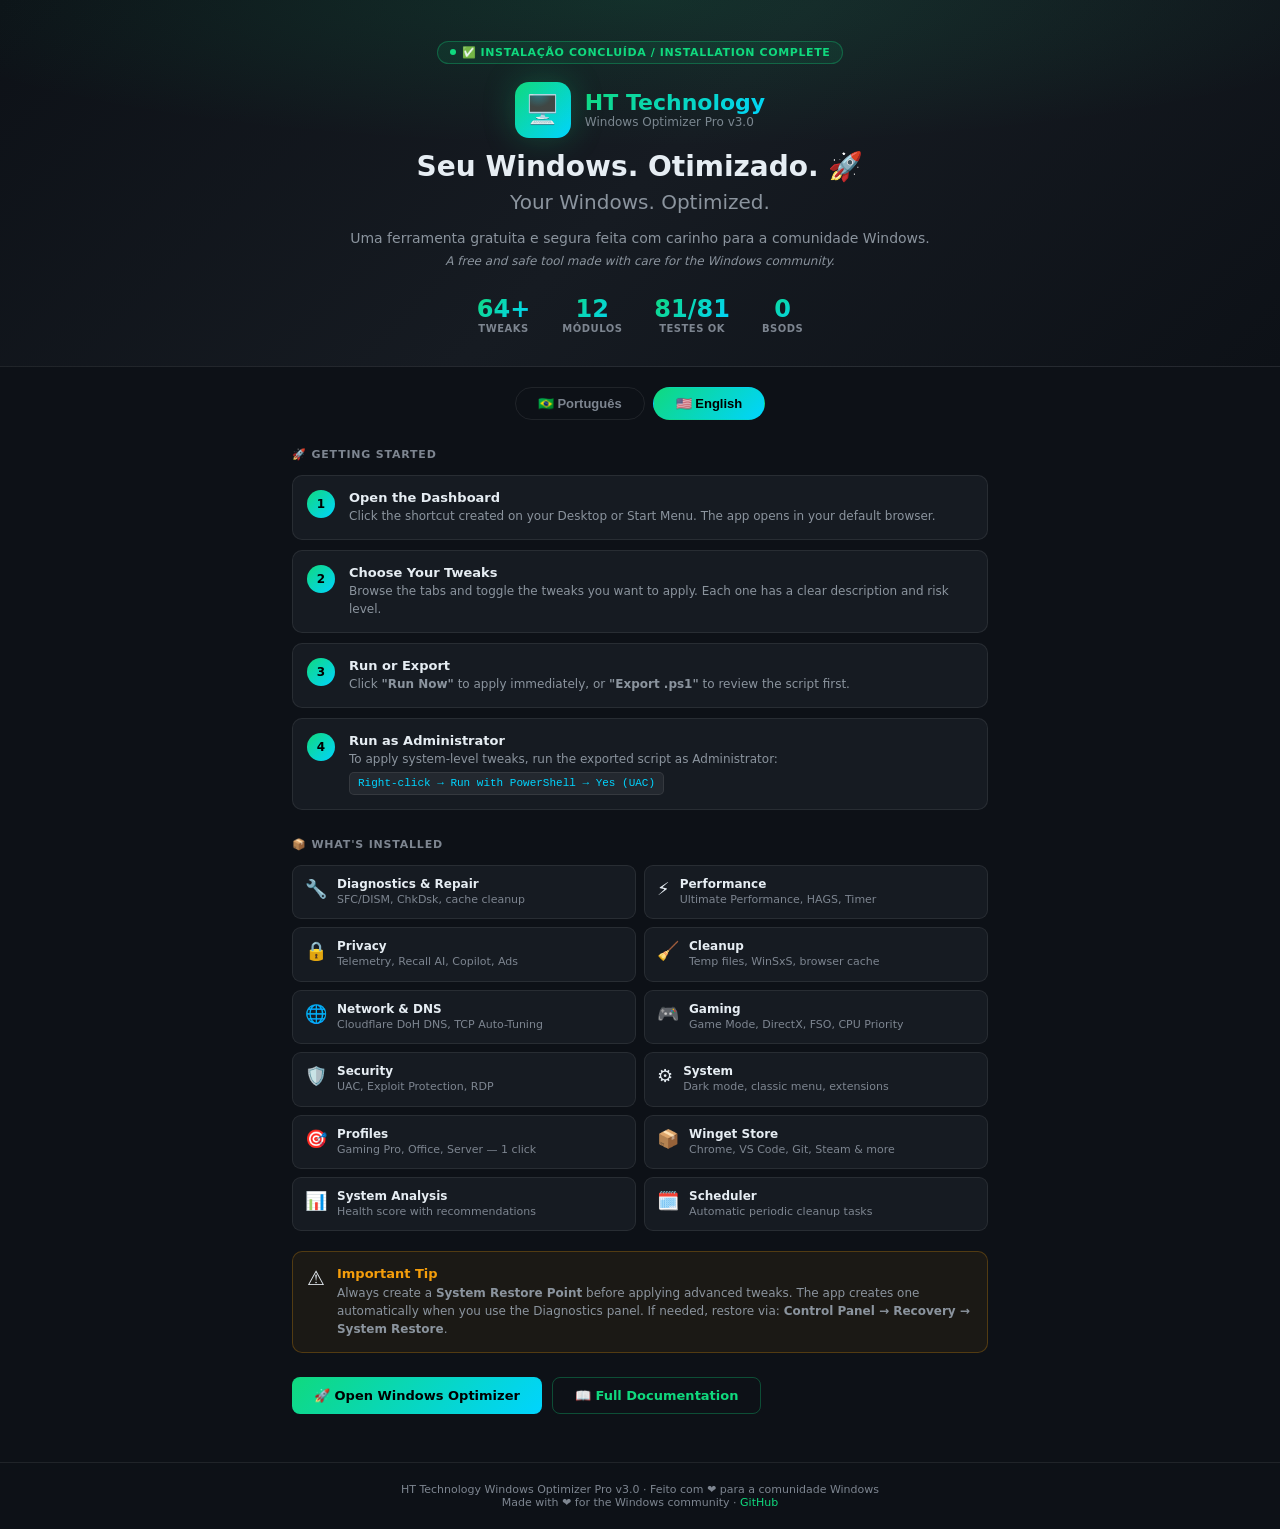
==== installer/Welcome.html @ a72d2e20 "feat: installer v3.0 - Inno Setup bilingue PT-BR+EN com Welcome.html - installer/HT-Optimizer-Setup." ====
<!DOCTYPE html>
<html lang="pt-BR">
<head>
  <meta charset="UTF-8" />
  <meta name="viewport" content="width=device-width, initial-scale=1.0" />
  <title>HT Technology — Windows Optimizer Pro v3.0 · Bem-vindo!</title>
  <style>
    * { box-sizing: border-box; margin: 0; padding: 0; }

    :root {
      --green:  #10d97e;
      --cyan:   #00d4ff;
      --purple: #7c3aed;
      --blue:   #3b82f6;
      --amber:  #f59e0b;
      --bg:     #0d1117;
      --card:   #161b22;
      --border: rgba(255,255,255,.08);
      --text:   #e6edf3;
      --muted:  #7d8590;
      --sub:    #8b949e;
    }

    body {
      font-family: -apple-system, 'Segoe UI', system-ui, sans-serif;
      background: var(--bg);
      color: var(--text);
      min-height: 100vh;
      overflow-x: hidden;
    }

    /* ── Hero ────────────────────────────────── */
    .hero {
      background: linear-gradient(135deg, #0d1117 0%, #161b22 50%, #0d1117 100%);
      border-bottom: 1px solid var(--border);
      padding: 40px 32px 32px;
      text-align: center;
      position: relative;
      overflow: hidden;
    }
    .hero::before {
      content: '';
      position: absolute;
      inset: 0;
      background: radial-gradient(ellipse 60% 40% at 50% 0%, rgba(16,217,126,.12), transparent);
      pointer-events: none;
    }
    .hero-badge {
      display: inline-flex;
      align-items: center;
      gap: 6px;
      padding: 4px 12px;
      border-radius: 999px;
      border: 1px solid rgba(16,217,126,.3);
      background: rgba(16,217,126,.08);
      color: var(--green);
      font-size: 11px;
      font-weight: 700;
      letter-spacing: .6px;
      text-transform: uppercase;
      margin-bottom: 18px;
    }
    .hero-badge::before {
      content: '';
      width: 6px; height: 6px;
      border-radius: 50%;
      background: var(--green);
      animation: pulse 2s infinite;
    }
    @keyframes pulse {
      0%,100% { opacity: 1; transform: scale(1); }
      50% { opacity: .5; transform: scale(.7); }
    }
    .hero-logo {
      display: flex;
      align-items: center;
      justify-content: center;
      gap: 14px;
      margin-bottom: 12px;
    }
    .logo-icon {
      width: 56px; height: 56px;
      border-radius: 14px;
      background: linear-gradient(135deg, var(--green), var(--cyan));
      display: flex;
      align-items: center;
      justify-content: center;
      font-size: 28px;
      box-shadow: 0 0 32px rgba(16,217,126,.25);
    }
    .logo-text { text-align: left; }
    .logo-brand {
      font-size: 22px;
      font-weight: 900;
      background: linear-gradient(135deg, var(--green), var(--cyan));
      -webkit-background-clip: text;
      -webkit-text-fill-color: transparent;
      background-clip: text;
    }
    .logo-sub {
      font-size: 12px;
      color: var(--muted);
      font-weight: 500;
    }
    .hero h1 {
      font-size: 28px;
      font-weight: 900;
      line-height: 1.2;
      margin-bottom: 10px;
    }
    .hero p.lead {
      font-size: 14px;
      color: var(--sub);
      max-width: 580px;
      margin: 0 auto 24px;
      line-height: 1.6;
    }
    .hero-stats {
      display: flex;
      justify-content: center;
      gap: 32px;
      margin-top: 4px;
    }
    .stat { text-align: center; }
    .stat-num {
      font-size: 24px;
      font-weight: 900;
      font-variant-numeric: tabular-nums;
      background: linear-gradient(135deg, var(--green), var(--cyan));
      -webkit-background-clip: text;
      -webkit-text-fill-color: transparent;
      background-clip: text;
    }
    .stat-label { font-size: 10px; color: var(--muted); font-weight: 600; text-transform: uppercase; letter-spacing: .5px; }

    /* ── Lang Tabs ───────────────────────────── */
    .lang-tabs {
      display: flex;
      justify-content: center;
      gap: 8px;
      padding: 20px 32px 0;
    }
    .lang-tab {
      padding: 8px 22px;
      border-radius: 999px;
      border: 1px solid var(--border);
      background: transparent;
      color: var(--muted);
      font-size: 13px;
      font-weight: 700;
      cursor: pointer;
      transition: all .2s;
    }
    .lang-tab.active {
      background: linear-gradient(135deg, var(--green), var(--cyan));
      border-color: transparent;
      color: #000;
    }

    /* ── Content ─────────────────────────────── */
    .content {
      max-width: 760px;
      margin: 0 auto;
      padding: 28px 32px 48px;
    }
    .lang-panel { display: none; }
    .lang-panel.active { display: block; }

    .section-title {
      font-size: 11px;
      font-weight: 700;
      text-transform: uppercase;
      letter-spacing: .8px;
      color: var(--muted);
      margin-bottom: 14px;
      margin-top: 28px;
    }
    .section-title:first-child { margin-top: 0; }

    /* Quick Start Steps */
    .steps { display: flex; flex-direction: column; gap: 10px; }
    .step {
      display: flex;
      gap: 14px;
      align-items: flex-start;
      padding: 14px;
      border-radius: 10px;
      border: 1px solid var(--border);
      background: var(--card);
    }
    .step-num {
      width: 28px; height: 28px;
      border-radius: 50%;
      background: linear-gradient(135deg, var(--green), var(--cyan));
      color: #000;
      font-size: 12px;
      font-weight: 900;
      display: flex;
      align-items: center;
      justify-content: center;
      flex-shrink: 0;
    }
    .step-body {}
    .step-title { font-size: 13px; font-weight: 700; color: var(--text); margin-bottom: 2px; }
    .step-desc  { font-size: 12px; color: var(--sub); line-height: 1.5; }
    .step-code  {
      display: inline-block;
      margin-top: 4px;
      padding: 2px 8px;
      border-radius: 5px;
      background: rgba(255,255,255,.06);
      border: 1px solid var(--border);
      font-family: 'Cascadia Code', 'Consolas', monospace;
      font-size: 11px;
      color: var(--cyan);
    }

    /* Modules grid */
    .modules { display: grid; grid-template-columns: 1fr 1fr; gap: 8px; }
    @media (max-width: 500px) { .modules { grid-template-columns: 1fr; } }
    .module {
      display: flex;
      gap: 10px;
      align-items: flex-start;
      padding: 11px 12px;
      border-radius: 9px;
      border: 1px solid var(--border);
      background: var(--card);
      transition: border-color .2s;
    }
    .module:hover { border-color: rgba(16,217,126,.25); }
    .module-icon { font-size: 18px; flex-shrink: 0; margin-top: 1px; }
    .module-name { font-size: 12px; font-weight: 700; color: var(--text); }
    .module-desc { font-size: 11px; color: var(--muted); margin-top: 1px; line-height: 1.4; }

    /* Warning */
    .warning {
      display: flex;
      gap: 12px;
      align-items: flex-start;
      padding: 14px;
      border-radius: 10px;
      border: 1px solid rgba(245,158,11,.25);
      background: rgba(245,158,11,.06);
      margin-top: 20px;
    }
    .warning-icon { font-size: 20px; flex-shrink: 0; }
    .warning-title { font-size: 13px; font-weight: 700; color: var(--amber); margin-bottom: 3px; }
    .warning-desc  { font-size: 12px; color: var(--sub); line-height: 1.5; }

    /* CTA */
    .cta {
      display: flex;
      gap: 10px;
      margin-top: 24px;
      flex-wrap: wrap;
    }
    .btn-primary {
      display: inline-flex;
      align-items: center;
      gap: 7px;
      padding: 10px 22px;
      border-radius: 8px;
      background: linear-gradient(135deg, var(--green), var(--cyan));
      color: #000;
      font-size: 13px;
      font-weight: 800;
      text-decoration: none;
      cursor: pointer;
      border: none;
      transition: filter .2s, transform .15s;
    }
    .btn-primary:hover { filter: brightness(1.1); transform: translateY(-1px); }
    .btn-secondary {
      display: inline-flex;
      align-items: center;
      gap: 7px;
      padding: 10px 22px;
      border-radius: 8px;
      border: 1px solid rgba(16,217,126,.3);
      background: transparent;
      color: var(--green);
      font-size: 13px;
      font-weight: 700;
      text-decoration: none;
      transition: all .2s;
    }
    .btn-secondary:hover { background: rgba(16,217,126,.08); }

    /* Footer */
    .footer {
      text-align: center;
      padding: 20px 32px;
      border-top: 1px solid var(--border);
      color: var(--muted);
      font-size: 11px;
    }
    .footer a { color: var(--green); text-decoration: none; }
  </style>
</head>
<body>

  <!-- ── HERO ── -->
  <div class="hero">
    <div class="hero-badge">✅ Instalação Concluída / Installation Complete</div>
    <div class="hero-logo">
      <div class="logo-icon">🖥️</div>
      <div class="logo-text">
        <div class="logo-brand">HT Technology</div>
        <div class="logo-sub">Windows Optimizer Pro v3.0</div>
      </div>
    </div>
    <h1>Seu Windows. Otimizado. 🚀<br><span style="font-size:20px;font-weight:500;color:var(--sub)">Your Windows. Optimized.</span></h1>
    <p class="lead">
      Uma ferramenta gratuita e segura feita com carinho para a comunidade Windows.<br>
      <em style="font-size:12px">A free and safe tool made with care for the Windows community.</em>
    </p>
    <div class="hero-stats">
      <div class="stat"><div class="stat-num">64+</div><div class="stat-label">Tweaks</div></div>
      <div class="stat"><div class="stat-num">12</div><div class="stat-label">Módulos</div></div>
      <div class="stat"><div class="stat-num">81/81</div><div class="stat-label">Testes OK</div></div>
      <div class="stat"><div class="stat-num">0</div><div class="stat-label">BSODs</div></div>
    </div>
  </div>

  <!-- ── LANG TABS ── -->
  <div class="lang-tabs">
    <button class="lang-tab active" onclick="switchLang('ptbr', this)">🇧🇷 Português</button>
    <button class="lang-tab" onclick="switchLang('en', this)">🇺🇸 English</button>
  </div>

  <div class="content">

    <!-- ══════════ PT-BR ══════════ -->
    <div class="lang-panel active" id="panel-ptbr">

      <p class="section-title">🚀 Primeiros Passos</p>
      <div class="steps">
        <div class="step">
          <div class="step-num">1</div>
          <div class="step-body">
            <div class="step-title">Abra o Dashboard</div>
            <div class="step-desc">Clique no atalho criado na Área de Trabalho ou no Menu Iniciar.<br>O app abre no seu navegador padrão.</div>
          </div>
        </div>
        <div class="step">
          <div class="step-num">2</div>
          <div class="step-body">
            <div class="step-title">Escolha os Tweaks</div>
            <div class="step-desc">Navegue pelas abas e ative os toggles dos tweaks que deseja aplicar. Cada um tem uma descrição clara.</div>
          </div>
        </div>
        <div class="step">
          <div class="step-num">3</div>
          <div class="step-body">
            <div class="step-title">Execute ou Exporte</div>
            <div class="step-desc">Clique em <strong>"Executar Agora"</strong> para aplicar imediatamente, ou <strong>"Exportar .ps1"</strong> para revisar o script antes.</div>
          </div>
        </div>
        <div class="step">
          <div class="step-num">4</div>
          <div class="step-body">
            <div class="step-title">Execute como Administrador</div>
            <div class="step-desc">Para aplicar tweaks que alteram o sistema, execute o script exportado como Administrador:<br>
              <span class="step-code">Clique direito → Executar com PowerShell → Sim (UAC)</span>
            </div>
          </div>
        </div>
      </div>

      <p class="section-title">📦 O Que Está Instalado</p>
      <div class="modules">
        <div class="module"><div class="module-icon">🔧</div><div><div class="module-name">Diagnóstico & Reparo</div><div class="module-desc">SFC/DISM, ChkDsk, limpeza de cache</div></div></div>
        <div class="module"><div class="module-icon">⚡</div><div><div class="module-name">Performance</div><div class="module-desc">Ultimate Performance, HAGS, Timer</div></div></div>
        <div class="module"><div class="module-icon">🔒</div><div><div class="module-name">Privacidade</div><div class="module-desc">Telemetria, Recall AI, Copilot, Ads</div></div></div>
        <div class="module"><div class="module-icon">🧹</div><div><div class="module-name">Limpeza</div><div class="module-desc">Temp, WinSxS, cache de navegadores</div></div></div>
        <div class="module"><div class="module-icon">🌐</div><div><div class="module-name">Rede & DNS</div><div class="module-desc">DNS Cloudflare DoH, TCP Auto-Tuning</div></div></div>
        <div class="module"><div class="module-icon">🎮</div><div><div class="module-name">Gaming</div><div class="module-desc">Game Mode, DirectX, FSO, CPU Priority</div></div></div>
        <div class="module"><div class="module-icon">🛡️</div><div><div class="module-name">Segurança</div><div class="module-desc">UAC, Exploit Protection, RDP</div></div></div>
        <div class="module"><div class="module-icon">⚙️</div><div><div class="module-name">Sistema</div><div class="module-desc">Modo escuro, menu clássico, extensões</div></div></div>
        <div class="module"><div class="module-icon">🎯</div><div><div class="module-name">Perfis</div><div class="module-desc">Gaming Pro, Office, Servidor — 1 clique</div></div></div>
        <div class="module"><div class="module-icon">📦</div><div><div class="module-name">Winget Store</div><div class="module-desc">Chrome, VS Code, Git, Steam e mais</div></div></div>
        <div class="module"><div class="module-icon">📊</div><div><div class="module-name">Análise do Sistema</div><div class="module-desc">Score de saúde com recomendações</div></div></div>
        <div class="module"><div class="module-icon">🗓️</div><div><div class="module-name">Agendador</div><div class="module-desc">Limpezas automáticas periódicas</div></div></div>
      </div>

      <div class="warning">
        <div class="warning-icon">⚠️</div>
        <div>
          <div class="warning-title">Dica Importante</div>
          <div class="warning-desc">Sempre crie um <strong>Ponto de Restauração</strong> antes de aplicar tweaks avançados. O app cria um automaticamente quando você usa o painel de Diagnóstico. Em caso de problemas, acesse: <strong>Painel de Controle → Recuperação → Restaurar o Sistema</strong>.</div>
        </div>
      </div>

      <div class="cta">
        <a class="btn-primary" href="index.html">🚀 Abrir Windows Optimizer</a>
        <a class="btn-secondary" href="README.pt-br.md">📖 Documentação Completa</a>
      </div>

    </div>

    <!-- ══════════ EN ══════════ -->
    <div class="lang-panel" id="panel-en">

      <p class="section-title">🚀 Getting Started</p>
      <div class="steps">
        <div class="step">
          <div class="step-num">1</div>
          <div class="step-body">
            <div class="step-title">Open the Dashboard</div>
            <div class="step-desc">Click the shortcut created on your Desktop or Start Menu. The app opens in your default browser.</div>
          </div>
        </div>
        <div class="step">
          <div class="step-num">2</div>
          <div class="step-body">
            <div class="step-title">Choose Your Tweaks</div>
            <div class="step-desc">Browse the tabs and toggle the tweaks you want to apply. Each one has a clear description and risk level.</div>
          </div>
        </div>
        <div class="step">
          <div class="step-num">3</div>
          <div class="step-body">
            <div class="step-title">Run or Export</div>
            <div class="step-desc">Click <strong>"Run Now"</strong> to apply immediately, or <strong>"Export .ps1"</strong> to review the script first.</div>
          </div>
        </div>
        <div class="step">
          <div class="step-num">4</div>
          <div class="step-body">
            <div class="step-title">Run as Administrator</div>
            <div class="step-desc">To apply system-level tweaks, run the exported script as Administrator:<br>
              <span class="step-code">Right-click → Run with PowerShell → Yes (UAC)</span>
            </div>
          </div>
        </div>
      </div>

      <p class="section-title">📦 What's Installed</p>
      <div class="modules">
        <div class="module"><div class="module-icon">🔧</div><div><div class="module-name">Diagnostics & Repair</div><div class="module-desc">SFC/DISM, ChkDsk, cache cleanup</div></div></div>
        <div class="module"><div class="module-icon">⚡</div><div><div class="module-name">Performance</div><div class="module-desc">Ultimate Performance, HAGS, Timer</div></div></div>
        <div class="module"><div class="module-icon">🔒</div><div><div class="module-name">Privacy</div><div class="module-desc">Telemetry, Recall AI, Copilot, Ads</div></div></div>
        <div class="module"><div class="module-icon">🧹</div><div><div class="module-name">Cleanup</div><div class="module-desc">Temp files, WinSxS, browser cache</div></div></div>
        <div class="module"><div class="module-icon">🌐</div><div><div class="module-name">Network & DNS</div><div class="module-desc">Cloudflare DoH DNS, TCP Auto-Tuning</div></div></div>
        <div class="module"><div class="module-icon">🎮</div><div><div class="module-name">Gaming</div><div class="module-desc">Game Mode, DirectX, FSO, CPU Priority</div></div></div>
        <div class="module"><div class="module-icon">🛡️</div><div><div class="module-name">Security</div><div class="module-desc">UAC, Exploit Protection, RDP</div></div></div>
        <div class="module"><div class="module-icon">⚙️</div><div><div class="module-name">System</div><div class="module-desc">Dark mode, classic menu, extensions</div></div></div>
        <div class="module"><div class="module-icon">🎯</div><div><div class="module-name">Profiles</div><div class="module-desc">Gaming Pro, Office, Server — 1 click</div></div></div>
        <div class="module"><div class="module-icon">📦</div><div><div class="module-name">Winget Store</div><div class="module-desc">Chrome, VS Code, Git, Steam & more</div></div></div>
        <div class="module"><div class="module-icon">📊</div><div><div class="module-name">System Analysis</div><div class="module-desc">Health score with recommendations</div></div></div>
        <div class="module"><div class="module-icon">🗓️</div><div><div class="module-name">Scheduler</div><div class="module-desc">Automatic periodic cleanup tasks</div></div></div>
      </div>

      <div class="warning">
        <div class="warning-icon">⚠️</div>
        <div>
          <div class="warning-title">Important Tip</div>
          <div class="warning-desc">Always create a <strong>System Restore Point</strong> before applying advanced tweaks. The app creates one automatically when you use the Diagnostics panel. If needed, restore via: <strong>Control Panel → Recovery → System Restore</strong>.</div>
        </div>
      </div>

      <div class="cta">
        <a class="btn-primary" href="index.html">🚀 Open Windows Optimizer</a>
        <a class="btn-secondary" href="README.en.md">📖 Full Documentation</a>
      </div>

    </div>
  </div>

  <!-- ── FOOTER ── -->
  <div class="footer">
    HT Technology Windows Optimizer Pro v3.0 · Feito com ❤️ para a comunidade Windows<br>
    Made with ❤️ for the Windows community ·
    <a href="https://github.com/leizem/windows-optimizer" target="_blank">GitHub</a>
  </div>

  <script>
    function switchLang(lang, el) {
      document.querySelectorAll('.lang-tab').forEach(t => t.classList.remove('active'));
      document.querySelectorAll('.lang-panel').forEach(p => p.classList.remove('active'));
      el.classList.add('active');
      document.getElementById('panel-' + lang).classList.add('active');
    }

    // Auto-detect browser language
    const browserLang = navigator.language || navigator.userLanguage || '';
    if (!browserLang.toLowerCase().startsWith('pt')) {
      const enTab = document.querySelectorAll('.lang-tab')[1];
      if (enTab) switchLang('en', enTab);
    }
  </script>
</body>
</html>
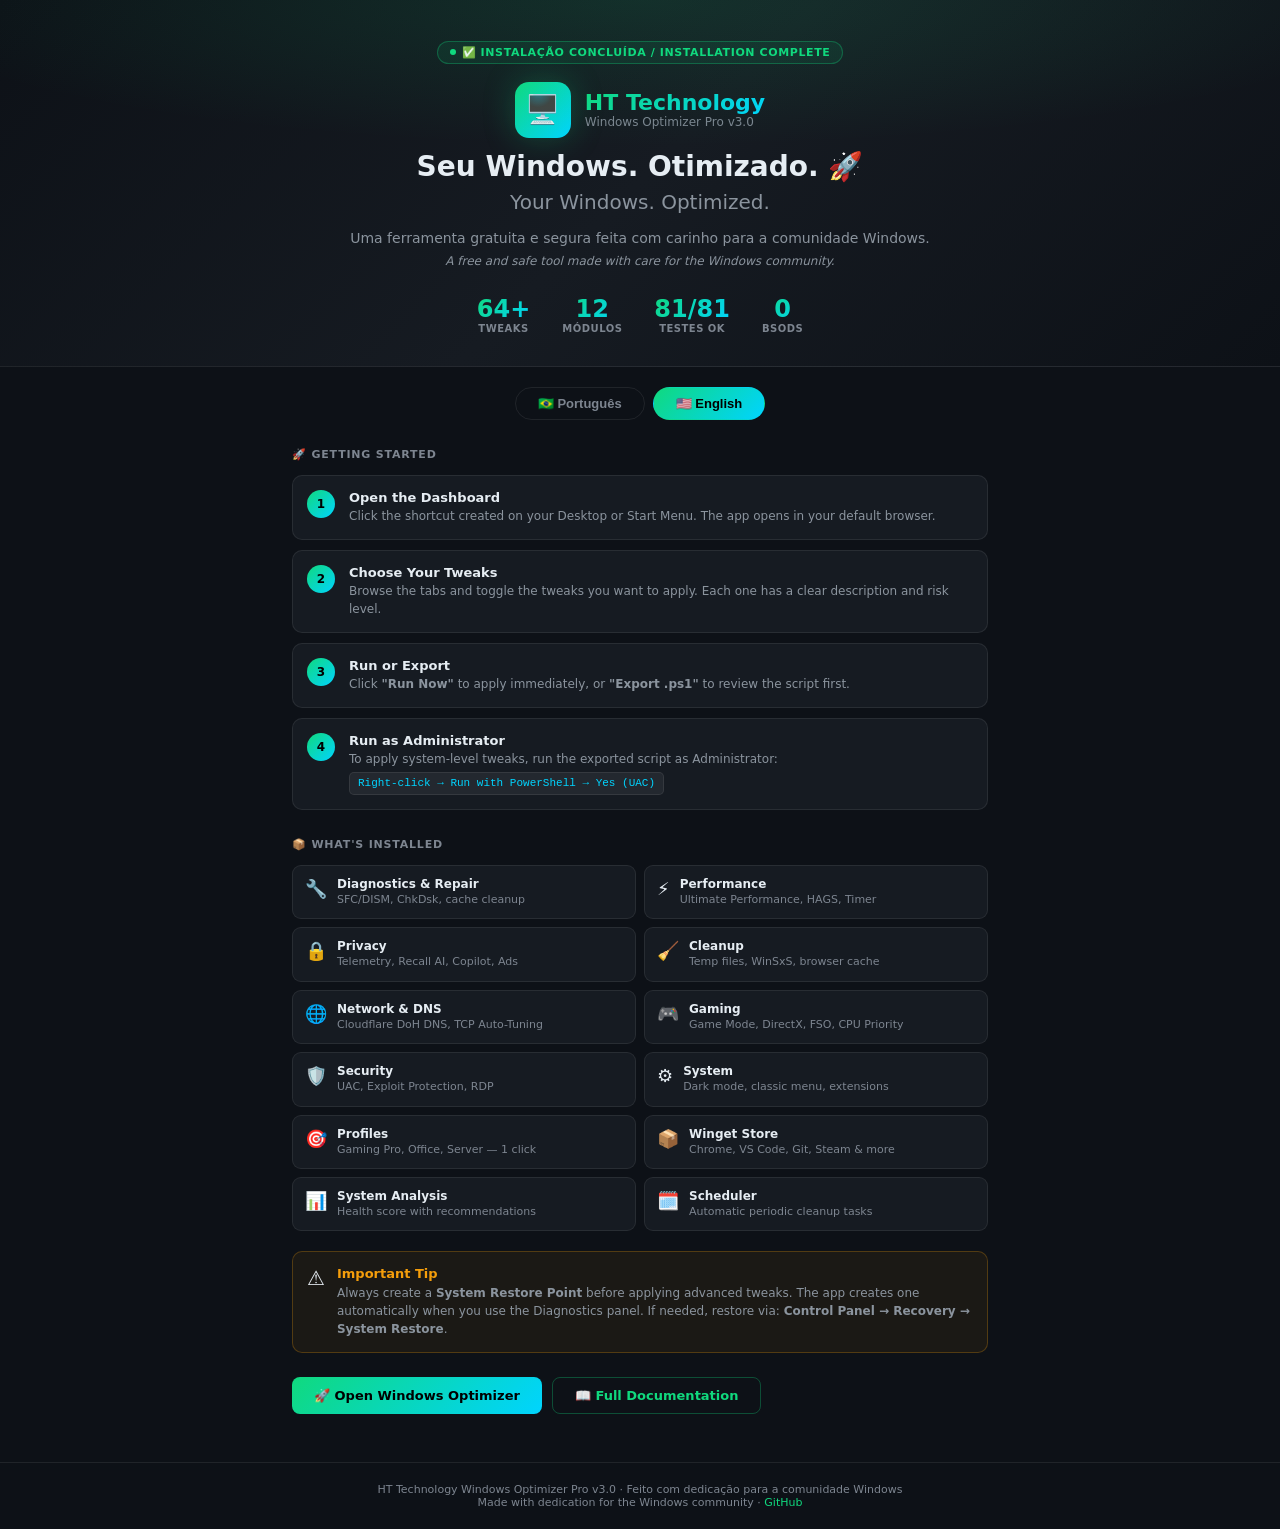
==== commit 67846c82: "style: remove emojis de coracao, substitui por 'dedicacao/dedication'" ====
--- a/installer/Welcome.html
+++ b/installer/Welcome.html
@@ -470,8 +470,8 @@
 
   <!-- ── FOOTER ── -->
   <div class="footer">
-    HT Technology Windows Optimizer Pro v3.0 · Feito com ❤️ para a comunidade Windows<br>
-    Made with ❤️ for the Windows community ·
+    HT Technology Windows Optimizer Pro v3.0 · Feito com dedicação para a comunidade Windows<br>
+    Made with dedication for the Windows community ·
     <a href="https://github.com/leizem/windows-optimizer" target="_blank">GitHub</a>
   </div>
 
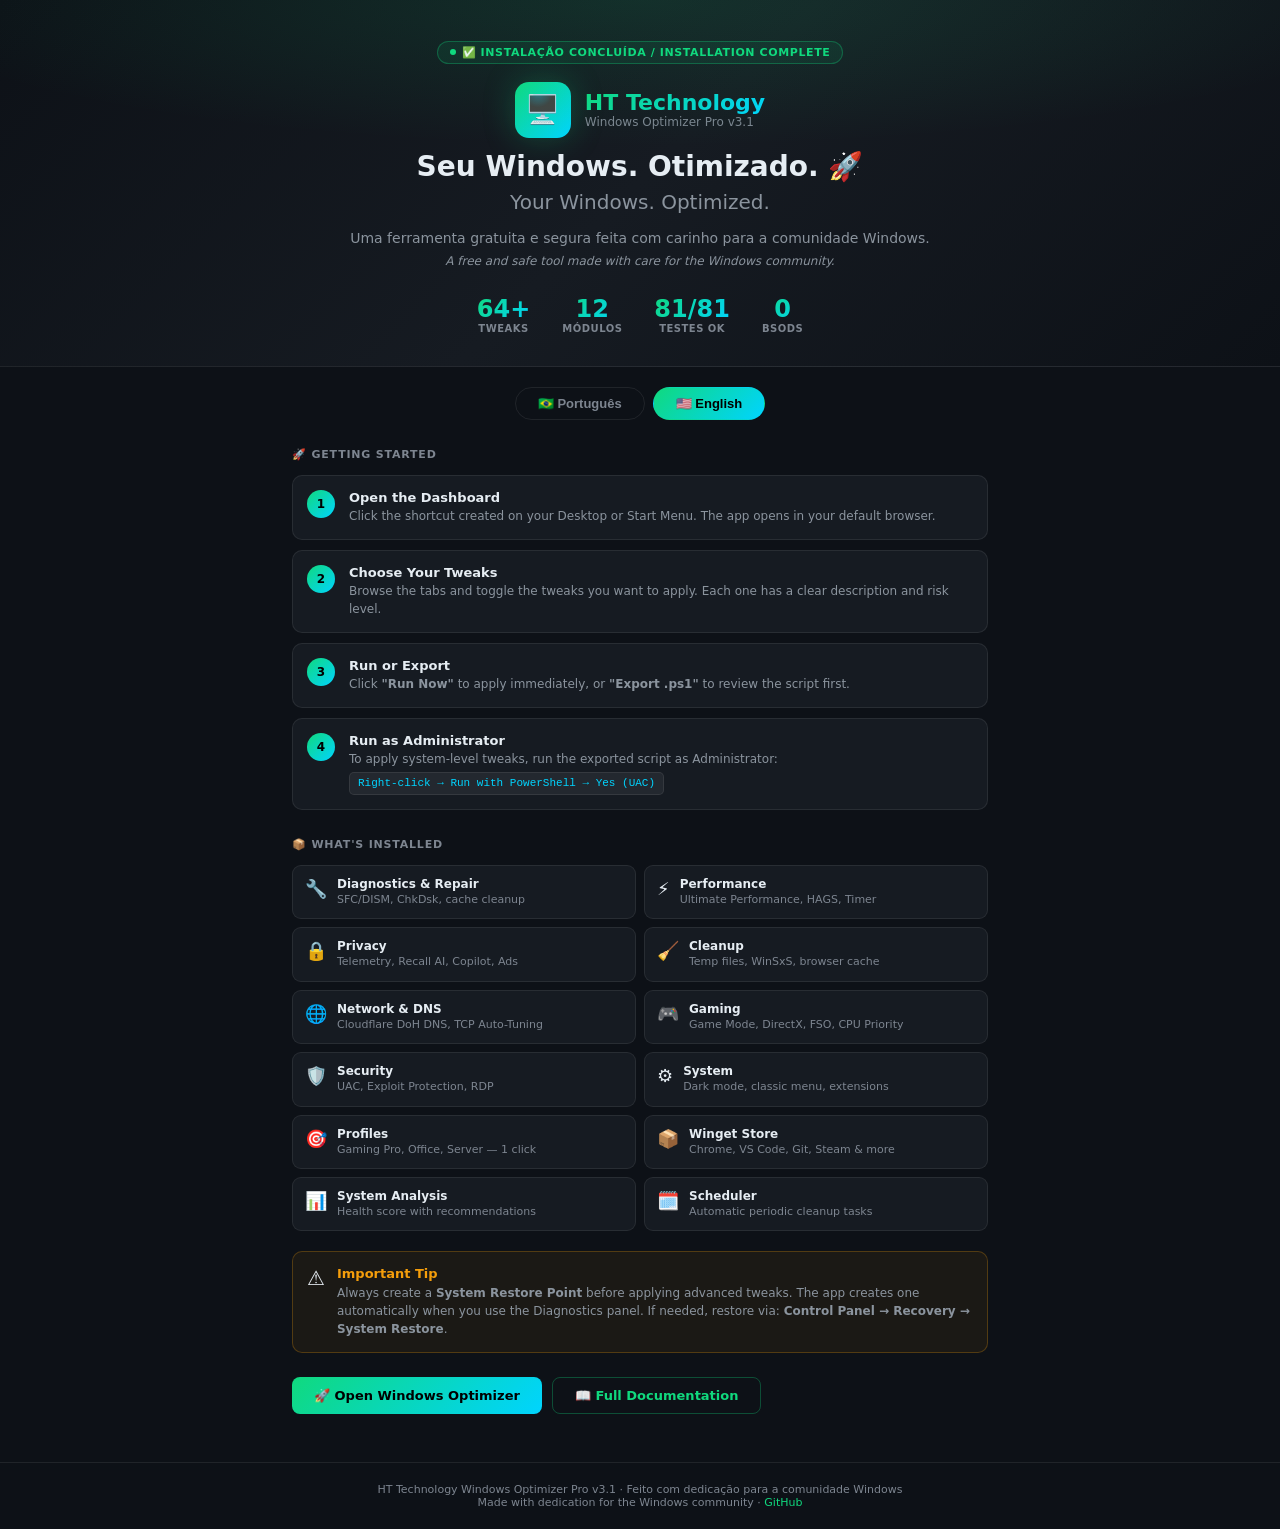
==== commit 7f343bc6: "feat: v3.1.0 — novos icones premium azul Facebook e visual renovado do instalador VERSAO: 3.0 -> 3.1" ====
--- a/installer/Welcome.html
+++ b/installer/Welcome.html
@@ -3,7 +3,7 @@
 <head>
   <meta charset="UTF-8" />
   <meta name="viewport" content="width=device-width, initial-scale=1.0" />
-  <title>HT Technology — Windows Optimizer Pro v3.0 · Bem-vindo!</title>
+  <title>HT Technology — Windows Optimizer Pro v3.1 · Bem-vindo!</title>
   <style>
     * { box-sizing: border-box; margin: 0; padding: 0; }
 
@@ -307,7 +307,7 @@
       <div class="logo-icon">🖥️</div>
       <div class="logo-text">
         <div class="logo-brand">HT Technology</div>
-        <div class="logo-sub">Windows Optimizer Pro v3.0</div>
+        <div class="logo-sub">Windows Optimizer Pro v3.1</div>
       </div>
     </div>
     <h1>Seu Windows. Otimizado. 🚀<br><span style="font-size:20px;font-weight:500;color:var(--sub)">Your Windows. Optimized.</span></h1>
@@ -470,7 +470,7 @@
 
   <!-- ── FOOTER ── -->
   <div class="footer">
-    HT Technology Windows Optimizer Pro v3.0 · Feito com dedicação para a comunidade Windows<br>
+    HT Technology Windows Optimizer Pro v3.1 · Feito com dedicação para a comunidade Windows<br>
     Made with dedication for the Windows community ·
     <a href="https://github.com/leizem/windows-optimizer" target="_blank">GitHub</a>
   </div>
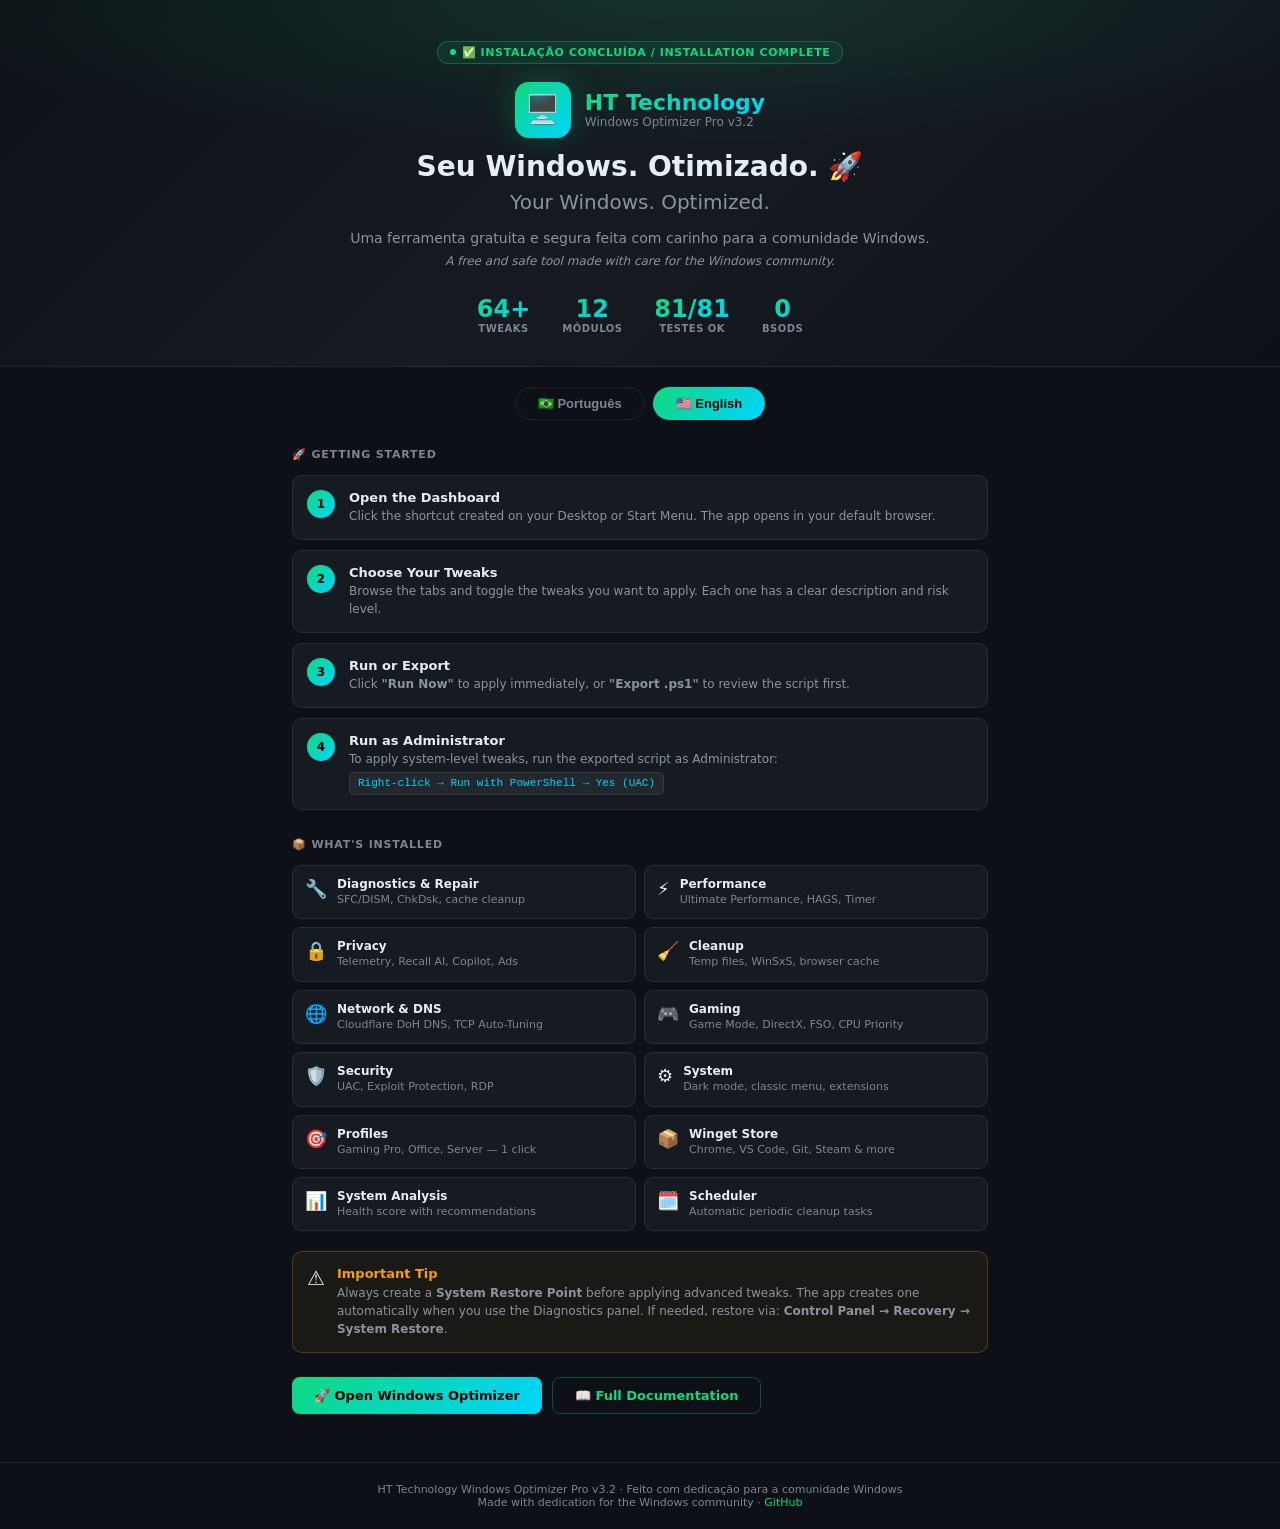
==== commit 24d72dce: "feat: v3.2 — correcao do sidebar do instalador + apenas MSI (sem Setup.exe)" ====
--- a/installer/Welcome.html
+++ b/installer/Welcome.html
@@ -3,7 +3,7 @@
 <head>
   <meta charset="UTF-8" />
   <meta name="viewport" content="width=device-width, initial-scale=1.0" />
-  <title>HT Technology — Windows Optimizer Pro v3.1 · Bem-vindo!</title>
+  <title>HT Technology — Windows Optimizer Pro v3.2 · Bem-vindo!</title>
   <style>
     * { box-sizing: border-box; margin: 0; padding: 0; }
 
@@ -307,7 +307,7 @@
       <div class="logo-icon">🖥️</div>
       <div class="logo-text">
         <div class="logo-brand">HT Technology</div>
-        <div class="logo-sub">Windows Optimizer Pro v3.1</div>
+        <div class="logo-sub">Windows Optimizer Pro v3.2</div>
       </div>
     </div>
     <h1>Seu Windows. Otimizado. 🚀<br><span style="font-size:20px;font-weight:500;color:var(--sub)">Your Windows. Optimized.</span></h1>
@@ -470,7 +470,7 @@
 
   <!-- ── FOOTER ── -->
   <div class="footer">
-    HT Technology Windows Optimizer Pro v3.1 · Feito com dedicação para a comunidade Windows<br>
+    HT Technology Windows Optimizer Pro v3.2 · Feito com dedicação para a comunidade Windows<br>
     Made with dedication for the Windows community ·
     <a href="https://github.com/leizem/windows-optimizer" target="_blank">GitHub</a>
   </div>
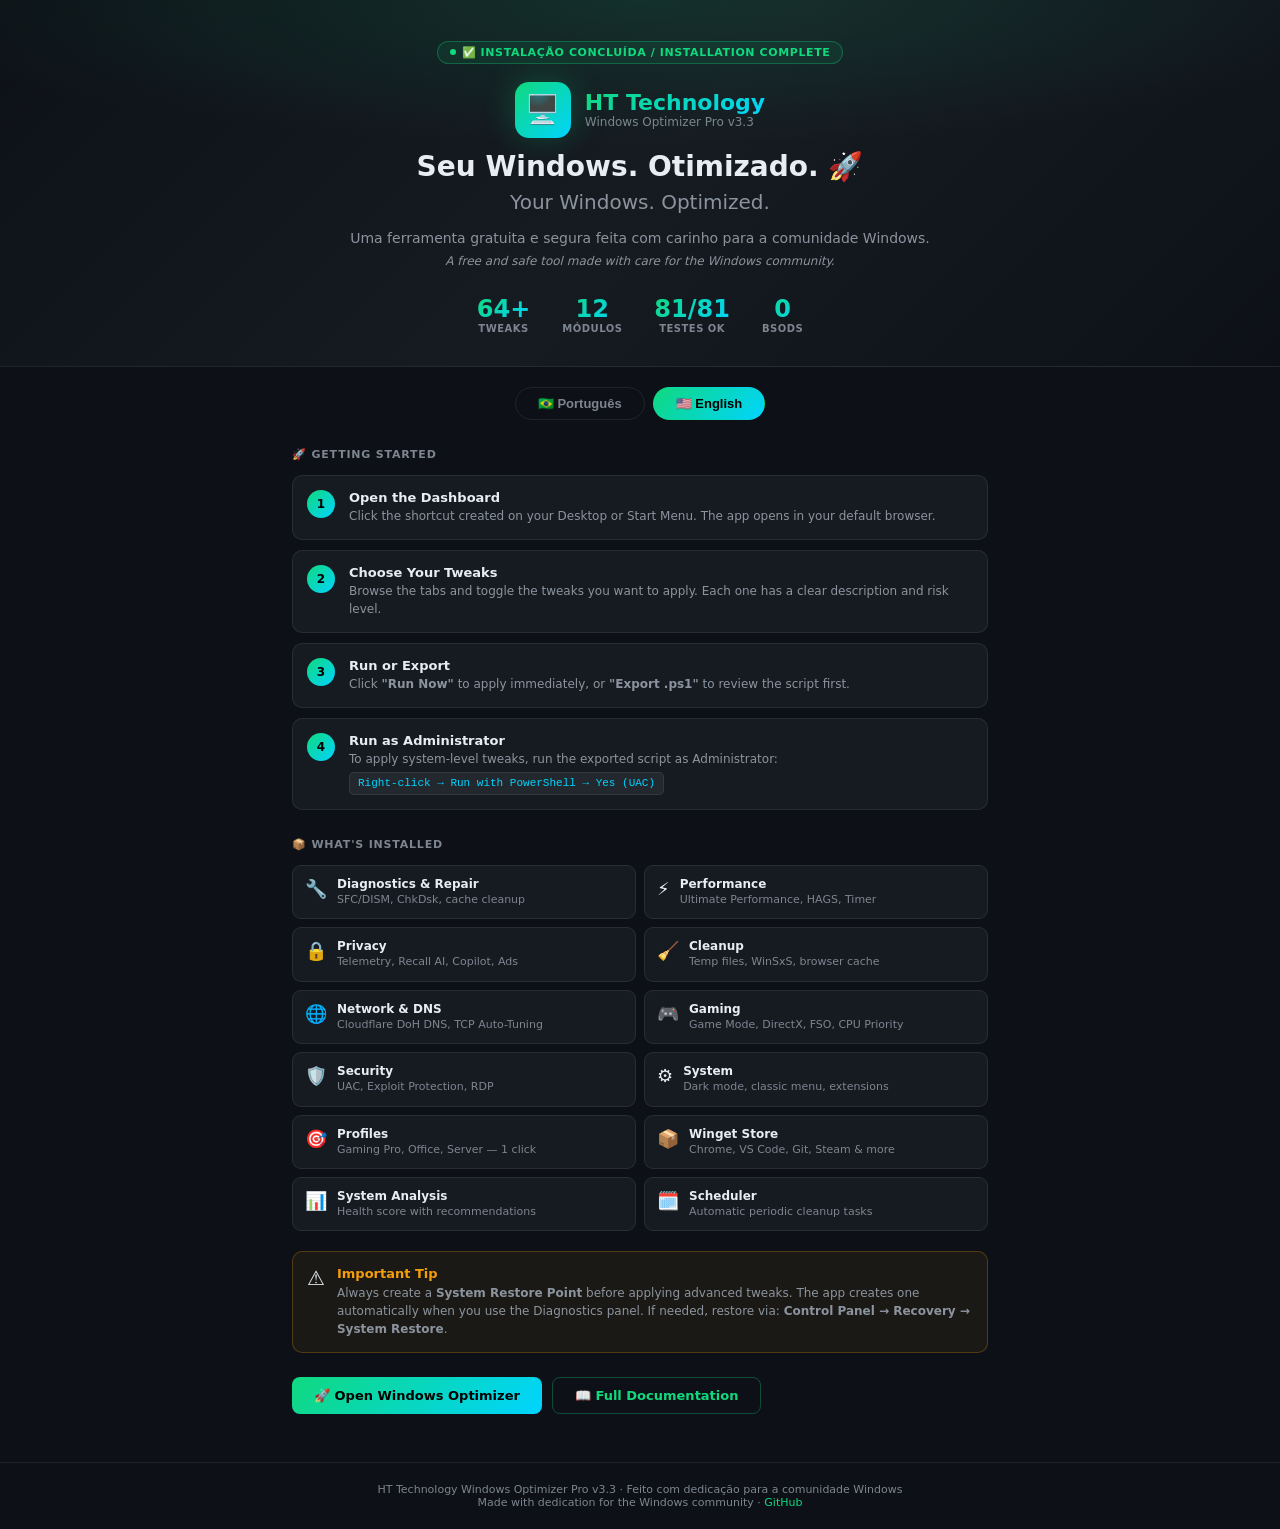
==== commit 305d3703: "feat: v3.3 — sidebar WiX pixel-perfect (226px, programatico PIL, Segoe UI)" ====
--- a/installer/Welcome.html
+++ b/installer/Welcome.html
@@ -3,7 +3,7 @@
 <head>
   <meta charset="UTF-8" />
   <meta name="viewport" content="width=device-width, initial-scale=1.0" />
-  <title>HT Technology — Windows Optimizer Pro v3.2 · Bem-vindo!</title>
+  <title>HT Technology — Windows Optimizer Pro v3.3 · Bem-vindo!</title>
   <style>
     * { box-sizing: border-box; margin: 0; padding: 0; }
 
@@ -307,7 +307,7 @@
       <div class="logo-icon">🖥️</div>
       <div class="logo-text">
         <div class="logo-brand">HT Technology</div>
-        <div class="logo-sub">Windows Optimizer Pro v3.2</div>
+        <div class="logo-sub">Windows Optimizer Pro v3.3</div>
       </div>
     </div>
     <h1>Seu Windows. Otimizado. 🚀<br><span style="font-size:20px;font-weight:500;color:var(--sub)">Your Windows. Optimized.</span></h1>
@@ -470,7 +470,7 @@
 
   <!-- ── FOOTER ── -->
   <div class="footer">
-    HT Technology Windows Optimizer Pro v3.2 · Feito com dedicação para a comunidade Windows<br>
+    HT Technology Windows Optimizer Pro v3.3 · Feito com dedicação para a comunidade Windows<br>
     Made with dedication for the Windows community ·
     <a href="https://github.com/leizem/windows-optimizer" target="_blank">GitHub</a>
   </div>
